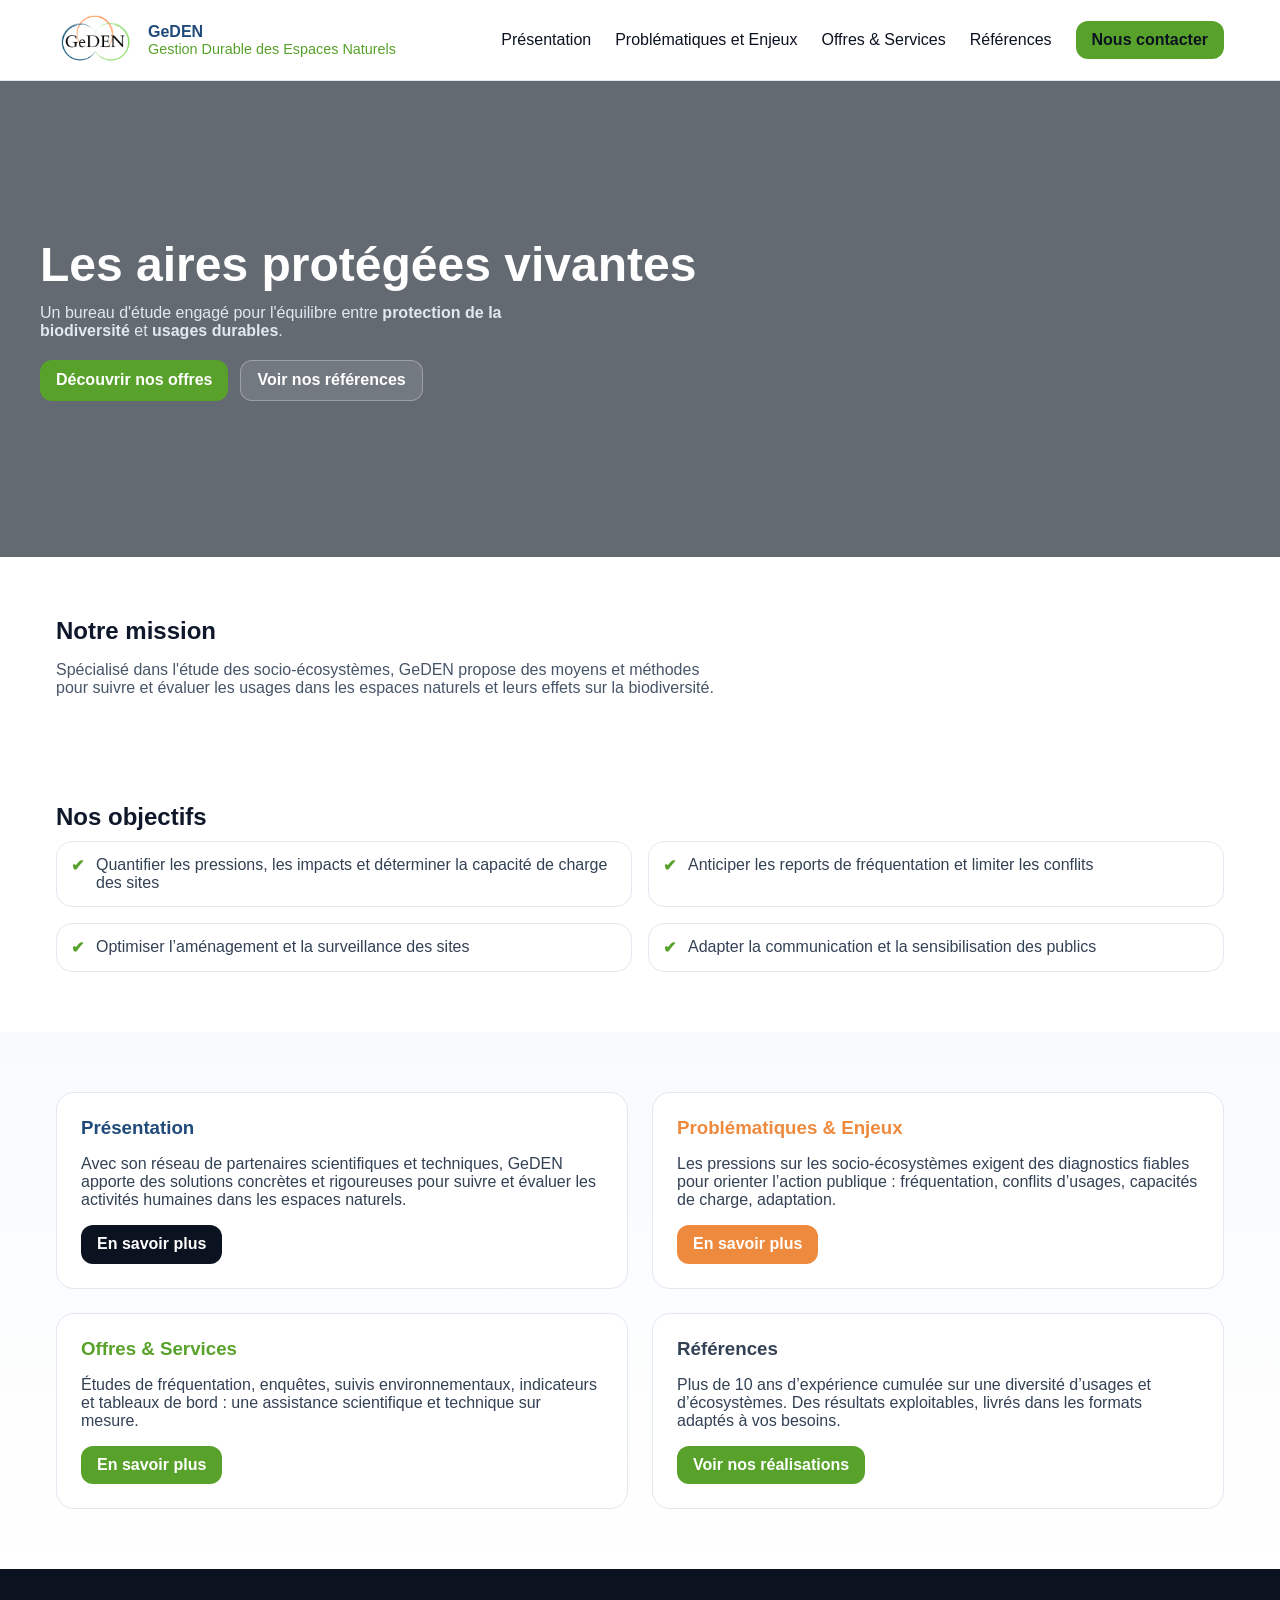
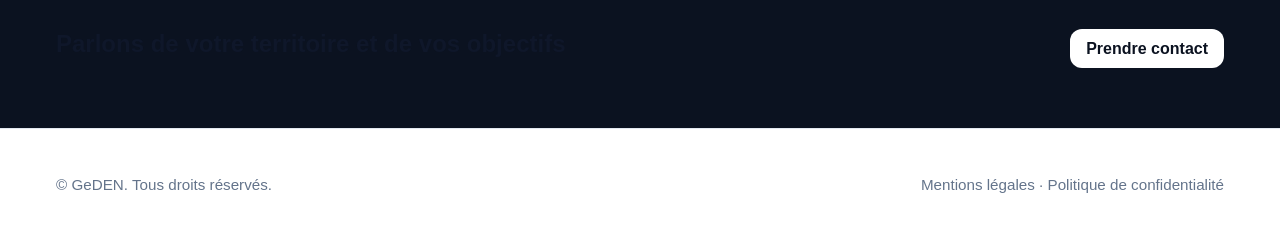
==== Geden/index.html @ 40f1b96c "GEDEN project" ====
<!doctype html>
<html lang="fr">
<head>
  <meta charset="utf-8" />
  <meta name="viewport" content="width=device-width, initial-scale=1" />
  <title>GeDEN — Les aires protégées vivantes</title>
  <meta name="description" content="Bureau d'étude spécialisé dans le suivi et l’évaluation des socio-écosystèmes : fréquentation, impacts, indicateurs, appui à la décision." />
  <link rel="stylesheet" href="style.css" />
</head>
<body>
  <!-- Header (liens vers pages, pas d’ancres) -->
  <header class="header">
    <div class="container nav">
      <a class="brand" href="index.html">
        <img src="logo.png" alt="Logo GeDEN" height="80">
        <div class="brand__title">
          <div class="brand__name">GeDEN</div>
          <div class="brand__tag">Gestion Durable des Espaces Naturels</div>
        </div>
      </a>
      <nav class="menu" id="menu">
        <a href="presentation.html">Présentation</a>
        <a href="problematiques-et-enjeux.html">Problématiques et Enjeux</a>
        <a href="offres-et-services.html">Offres & Services</a>
        <a href="references.html">Références</a>
        <a href="contact.html" class="btn btn-primary">Nous contacter</a>
      </nav>
      <button class="menu-toggle" id="menuToggle" aria-expanded="false" aria-controls="menu">Menu</button>
    </div>
  </header>

  <!-- Hero -->
  <section class="hero">
    <div class="hero__bg"></div>
    <div class="hero__veil"></div>
    <div class="container hero__inner">
      <h1>Les aires protégées vivantes</h1>
      <p>Un bureau d'étude engagé pour l'équilibre entre <strong>protection de la biodiversité</strong> et <strong>usages durables</strong>.</p>
      <div class="cta">
        <a href="offres-et-services.html" class="btn btn-primary">Découvrir nos offres</a>
        <a href="references.html" class="btn btn-ghost">Voir nos références</a>
      </div>
    </div>
  </section>

  <!-- Mission (texte conservé) -->
  <section class="white">
    <div class="container">
      <h2>Notre mission</h2>
      <p class="lead">
        Spécialisé dans l'étude des socio-écosystèmes, GeDEN propose des moyens et méthodes
        pour suivre et évaluer les usages dans les espaces naturels et leurs effets sur la biodiversité.
      </p>
    </div>
  </section>

  <!-- Objectifs (texte conservé) -->
  <section class="white compact">
    <div class="container">
      <h2>Nos objectifs</h2>
      <div class="goals mt-3">
        <div class="goal"><span class="tick">✔</span><span>Quantifier les pressions, les impacts et déterminer la capacité de charge des sites</span></div>
        <div class="goal"><span class="tick">✔</span><span>Anticiper les reports de fréquentation et limiter les conflits</span></div>
        <div class="goal"><span class="tick">✔</span><span>Optimiser l’aménagement et la surveillance des sites</span></div>
        <div class="goal"><span class="tick">✔</span><span>Adapter la communication et la sensibilisation des publics</span></div>
      </div>
    </div>
  </section>

  <!-- Résumés des pages (cards qui renvoient vers les pages complètes) -->
  <section class="gradient">
    <div class="container cards">
      <article class="card card--blue">
        <h3>Présentation</h3>
        <p>
          Avec son réseau de partenaires scientifiques et techniques, GeDEN apporte des solutions
          concrètes et rigoureuses pour suivre et évaluer les activités humaines dans les espaces naturels.
        </p>
        <a href="presentation.html" class="btn btn-dark mt-4">En savoir plus</a>
      </article>

      <article class="card card--orange">
        <h3>Problématiques & Enjeux</h3>
        <p>
          Les pressions sur les socio-écosystèmes exigent des diagnostics fiables pour orienter
          l’action publique : fréquentation, conflits d’usages, capacités de charge, adaptation.
        </p>
        <a href="problematiques-et-enjeux.html" class="btn btn-orange">En savoir plus</a>
      </article>

      <article class="card card--green">
        <h3>Offres & Services</h3>
        <p>
          Études de fréquentation, enquêtes, suivis environnementaux, indicateurs et tableaux de bord :
          une assistance scientifique et technique sur mesure.
        </p>
        <a href="offres-et-services.html" class="btn btn-primary">En savoir plus</a>
      </article>

      <article class="card">
        <h3>Références</h3>
        <p>
          Plus de 10 ans d’expérience cumulée sur une diversité d’usages et d’écosystèmes. Des résultats
          exploitables, livrés dans les formats adaptés à vos besoins.
        </p>
        <a href="references.html" class="btn btn-primary">Voir nos réalisations</a>
      </article>
    </div>
  </section>

  <!-- Bande CTA -->
  <section class="band">
    <div class="container band__row">
      <h2>Parlons de votre territoire et de vos objectifs</h2>
      <a href="contact.html" class="btn btn-white">Prendre contact</a>
    </div>
  </section>

  <!-- Footer -->
  <footer>
    <div class="container foot">
      <p>© <span id="year"></span> GeDEN. Tous droits réservés.</p>
      <p><a href="mentions-legales.html">Mentions légales</a> · <a href="confidentialite.html">Politique de confidentialité</a></p>
    </div>
  </footer>

  <script src="script.js"></script>
</body>
</html>
---- Geden/style.css ----
:root{
  --blue:#1f4a7a; --green:#58a22b; --orange:#ee8a3d;
  --ink:#0f172a; --text:#334155; --muted:#64748b;
  --bg:#f8fafc; --card:#fff; --ring:#e2e8f0;
}

*{box-sizing:border-box}
body{margin:0; font-family: "Segoe UI", Roboto, Arial, sans-serif; color:var(--text); background:var(--bg)}
img{max-width:100%; display:block}
a{text-decoration:none; color:inherit}
.container{max-width:1200px; margin-inline:auto; padding:0 1rem}

/* Header */
.header{position:sticky; top:0; z-index:50; background:rgba(255,255,255,.9); backdrop-filter:blur(6px); border-bottom:1px solid var(--ring)}
.nav{display:flex; align-items:center; justify-content:space-between; height:80px}
.brand{display:flex; align-items:center; gap:12px}
.brand__name{font-weight:700; color:var(--blue)}
.brand__tag{font-size:.9rem; color:var(--green)}
.menu{display:none; gap:24px; align-items:center}
.menu a{color:#0b1220}
.menu a:hover{color:var(--orange)}
.menu-toggle{display:inline-block; border:1px solid var(--ring); padding:.4rem .8rem; border-radius:8px; background:#fff}
@media (min-width:768px){.menu{display:flex}.menu-toggle{display:none}}

/* Hero */
.hero{position:relative; color:#fff; overflow:hidden}
.hero__bg{position:absolute; inset:0; background:url('https://images.unsplash.com/photo-1482192505345-5655af888cc4?q=80&w=2070&auto=format&fit=crop') center/cover no-repeat; z-index:-2}
.hero__veil{position:absolute; inset:0; background:#0b1220; opacity:.62; z-index:-1}
.hero__inner{padding:96px 0}
.hero h1{margin:0; font-size:clamp(2rem, 3vw + 1rem, 3rem)}
.hero p{margin-top:12px; color:#e2e8f0; max-width:60ch}
.cta{margin-top:20px; display:flex; gap:12px; flex-wrap:wrap}

/* Buttons */
.btn{display:inline-flex; align-items:center; gap:.5rem; padding:.65rem 1rem; border-radius:12px; font-weight:600; transition:.2s}
.btn-primary{background:var(--green); color:#fff}
.btn-primary:hover{box-shadow:0 6px 14px rgba(0,0,0,.12)}
.btn-dark{background:#0b1220; color:#fff}
.btn-orange{background:var(--orange); color:#fff}
.btn-ghost{background:#ffffff1a; color:#fff; border:1px solid #ffffff4d}
.btn-white{background:#fff; color:#0b1220}

/* Sections */
section{padding:60px 0}
.white{background:#fff}
.compact{padding-top:30px}
h2{color:var(--ink); margin:0 0 10px}
.lead{max-width:75ch; color:#475569}

/* Objectifs */
.goals{display:grid; gap:16px}
.goal{display:flex; gap:12px; background:#fff; border:1px solid var(--ring); border-radius:16px; padding:14px}
.tick{color:var(--green); font-weight:900}
@media (min-width:640px){.goals{grid-template-columns:repeat(2,1fr)}}

/* Cards */
.gradient{background:linear-gradient(#f8fafc,#fff)}
.cards{display:grid; gap:24px}
@media (min-width:992px){.cards{grid-template-columns:repeat(2,1fr)}}
.card{background:#fff; border:1px solid var(--ring); border-radius:18px; padding:24px}
.card h3{margin:0 0 8px}
.card--blue h3{color:var(--blue)}
.card--orange h3{color:var(--orange)}
.card--green  h3{color:var(--green)}

/* CTA band */
.band{background:#0b1220; color:#fff}
.band__row{display:flex; gap:16px; flex-direction:column; align-items:flex-start}
@media (min-width:768px){.band__row{flex-direction:row; justify-content:space-between; align-items:center}}

/* Footer */
footer{border-top:1px solid var(--ring); background:#fff; padding:32px 0; color:var(--muted); font-size:.95rem}
.foot{display:flex; gap:16px; flex-direction:column}
@media (min-width:640px){.foot{flex-direction:row; justify-content:space-between; align-items:center}}


/* Présentation */

/* ===== PAGES : helpers Présentation & co. ===== */
.page-hero{background:linear-gradient(#fff,#f8fafc); padding:32px 0 0}
.h1{font-size:2.2rem; color:var(--ink); margin:0}
.section{background:#fff; border:1px solid var(--ring); border-radius:18px; padding:24px}
.grid-2{display:grid; gap:24px}
@media (min-width: 992px){ .grid-2{grid-template-columns:360px 1fr} }
.figure{border-radius:12px; overflow:hidden}
.kicker{color:var(--blue); font-weight:700; margin:12px 0 8px}
.bullets{padding-left:1.1rem}
.bullets li{margin:.4rem 0}
.callout{background:#f1f5f9; border:1px solid var(--ring); border-radius:16px; padding:20px}

/* ===== HOME override demandé : 2 colonnes >=992px ===== */
@media (min-width: 992px){ .cards{grid-template-columns:repeat(2,1fr)} }
@media (min-width: 1200px){ .cards{grid-template-columns:repeat(2,1fr)} }

/* ===== Problématiques & Enjeux ===== */

.subtitle{margin:.25rem 0 0; color:var(--muted)}
.ribbon{
  background:var(--blue); color:#fff; font-weight:700;
  padding:.8rem 1rem; border-radius:12px; margin:-8px 0 16px; display:inline-block
}
.stack{display:flex; flex-direction:column}
.stack.gap-m{gap:1rem}
.grid-2.alt{align-items:start}
.grid-2.alt.reverse{grid-template-columns:1fr 360px}
@media (max-width: 991px){ .grid-2.alt.reverse{grid-template-columns:1fr} }
.figure.shallow img{max-height:240px; object-fit:cover; width:100%}

/* Lien courant dans le menu (optionnel) */
.menu a[aria-current="page"]{color:var(--orange); font-weight:700}

/* Amélioration du bloc Enjeux */
.figure.large img {
  border-radius: 12px;
  box-shadow: 0 2px 8px rgba(0,0,0,0.08);
}

.content-text {
  display: flex;
  flex-direction: column;
  gap: 1rem;
}

.figure.secondary img {
  max-height: 240px;
  object-fit: cover;
  border-radius: 10px;
}

.section .grid-2.alt {
  align-items: center;
  gap: 2rem;
}

@media (max-width: 991px) {
  .grid-2.alt {
    grid-template-columns: 1fr;
  }
  .figure.large img, .figure.secondary img {
    width: 100%;
  }
}

/* ==== Enjeux (cartes + pictos) ==== */
.enjeux .content-text { display:flex; flex-direction:column; gap:1rem; }

.enjeux-cards {
  display: grid;
  gap: 20px;
  margin-top: 24px;
}
@media (min-width: 992px) {
  .enjeux-cards { grid-template-columns: repeat(3, 1fr); }
}

.enjeux-card {
  background:#fff;
  border:1px solid var(--ring);
  border-radius:16px;
  padding:18px 18px 16px;
  box-shadow: 0 2px 8px rgba(0,0,0,.04);
}

.enjeux-card .card-head {
  display:flex; align-items:center; gap:.75rem; margin-bottom:.5rem;
}
.enjeux-card .icon {
  display:inline-grid; place-items:center;
  width:40px; height:40px; border-radius:999px;
  color:#fff;
}
.enjeux-card .icon svg { width:22px; height:22px; }

.enjeux-card.tone-blue  .icon { background: var(--blue); }
.enjeux-card.tone-orange.icon, 
.enjeux-card.tone-orange .icon { background: var(--orange); }
.enjeux-card.tone-green .icon { background: var(--green); }

.enjeux-card h3 {
  margin:0; font-size:1.05rem; line-height:1.3; color:var(--ink);
}

.bullets.tight { margin: .25rem 0 0; }
.bullets.tight li { margin: .3rem 0; }

/* Harmonisation du ruban + carte */
.enjeux .ribbon { margin-bottom: 12px; }

/* ===== Offres & Services ===== */

/* Grid de résumé (5 cartes) */
.services-grid{
  display:grid; gap:20px;
}
@media (min-width:768px){ .services-grid{grid-template-columns:repeat(2,1fr)} }
@media (min-width:1200px){ .services-grid{grid-template-columns:repeat(3,1fr)} }
.svc-card{
  background:#fff; border:1px solid var(--ring); border-radius:16px; padding:18px;
  box-shadow:0 2px 8px rgba(0,0,0,.04);
}
.svc-card h3{margin:0 0 .4rem; color:var(--ink); font-size:1.05rem}

/* Badges (pour modes d’observation & activités) */
.badges{display:flex; flex-wrap:wrap; gap:.5rem; margin:.75rem 0}
.badges.soft .badge{background:#f1f5f9; border-color:#e5e7eb; color:#475569}
.badge{
  background:#fff; border:1px solid var(--ring); color:var(--ink);
  padding:.35rem .6rem; border-radius:999px; font-size:.85rem; line-height:1
}

/* Outils analytiques (3 colonnes) */
.tools{display:grid; gap:18px}
@media (min-width:992px){ .tools{grid-template-columns:repeat(3,1fr)} }
.tool{
  background:#fff; border:1px solid var(--ring); border-radius:16px; padding:18px
}
.tool__title{margin:0 0 .4rem; color:var(--blue)}


/* ===== Références ===== */

/* Sommaire ancré */
.pillnav{display:flex; gap:.5rem; flex-wrap:wrap; margin-top:.75rem}
.pillnav a{
  background:#fff; border:1px solid var(--ring); color:var(--ink);
  padding:.45rem .75rem; border-radius:999px; font-size:.92rem;
}
.pillnav a:hover{background:#f8fafc}

/* Carte référence */
.ref-card{
  background:#fff; border:1px solid var(--ring); border-radius:18px; padding:18px;
  display:grid; gap:18px;
}
@media (min-width:992px){
  .ref-card{grid-template-columns:280px 1fr}
}
.ref-meta{
  border-right:0; padding-right:0;
  display:flex; flex-direction:column; gap:10px;
}
@media (min-width:992px){ .ref-meta{border-right:1px dashed var(--ring); padding-right:18px} }

.ref-year{
  display:inline-block; font-weight:700; color:var(--blue);
  background:#f1f5f9; border:1px solid var(--ring); border-radius:8px;
  padding:.35rem .6rem; width:max-content;
}
.ref-client{display:flex; flex-direction:column; gap:.35rem}
.ref-client img{max-width:140px; height:auto; border-radius:6px; background:#fff; border:1px solid var(--ring); padding:6px}

.ref-title{margin:.25rem 0 8px; color:var(--ink)}
.ref-sub{margin:.5rem 0 .25rem; color:var(--blue); font-weight:700}

.ref-grid{display:grid; gap:16px}
@media (min-width:992px){ .ref-grid{grid-template-columns:1fr 320px} }
.ref-figure img{width:100%; height:100%; object-fit:cover; border-radius:12px; box-shadow:0 2px 8px rgba(0,0,0,.05)}
.ref-text .bullets.tight li{margin:.25rem 0}

/* Publications */
.pubs{
  display:grid; gap:18px;
}
@media (min-width:992px){ .pubs{grid-template-columns:320px 1fr} }
.pubs-illustration img{border-radius:12px}
.pubs-list p{margin:.35rem 0; line-height:1.6}


/* ===== Contact ===== */
.contact-cards{
  display:grid; gap:18px;
}
@media (min-width:768px){ .contact-cards{grid-template-columns:repeat(3,1fr)} }
.contact-card{
  background:#fff; border:1px solid var(--ring); border-radius:16px; padding:18px;
  box-shadow:0 2px 8px rgba(0,0,0,.04);
}
.contact-card__icon{font-size:28px; line-height:1; margin-bottom:.25rem}

/* Formulaire */
.form{margin-top:6px}
.form-grid{display:grid; gap:16px}
@media (min-width:768px){
  .form-grid{grid-template-columns:repeat(2,1fr)}
  .form-field--full{grid-column:1 / -1}
}
.form-field label{display:block; font-weight:600; margin-bottom:.25rem}
.form-field input[type="text"],
.form-field input[type="email"],
.form-field input[type="tel"],
.form-field input[type="file"],
.form-field select,
.form-field textarea{
  width:100%; padding:.6rem .7rem; border:1px solid var(--ring); border-radius:10px;
  background:#fff; color:var(--ink);
}
.form-field textarea{resize:vertical}
.req{color:var(--orange)}
.hint{color:var(--muted); font-size:.85rem}
.check{display:flex; gap:.5rem; align-items:flex-start}
.check input{margin-top:.25rem}

.form-actions{display:flex; align-items:center; gap:1rem; margin-top:.5rem}
.form-note{color:var(--muted); margin:0}
.form-success{
  margin-top:14px; background:#e9f8f1; border:1px solid #b7f0d8; color:#0f5132;
  padding:.75rem 1rem; border-radius:10px
}

/* Carte */
.map-wrap{border-radius:16px; overflow:hidden; border:1px solid var(--ring)}
.map-wrap iframe, .map-wrap img{display:block; width:100%; height:380px; border:0}

/* Accessibilité/Honeypot */
.visually-hidden{
  position:absolute !important; height:1px; width:1px; overflow:hidden;
  clip:rect(1px,1px,1px,1px); white-space:nowrap
}
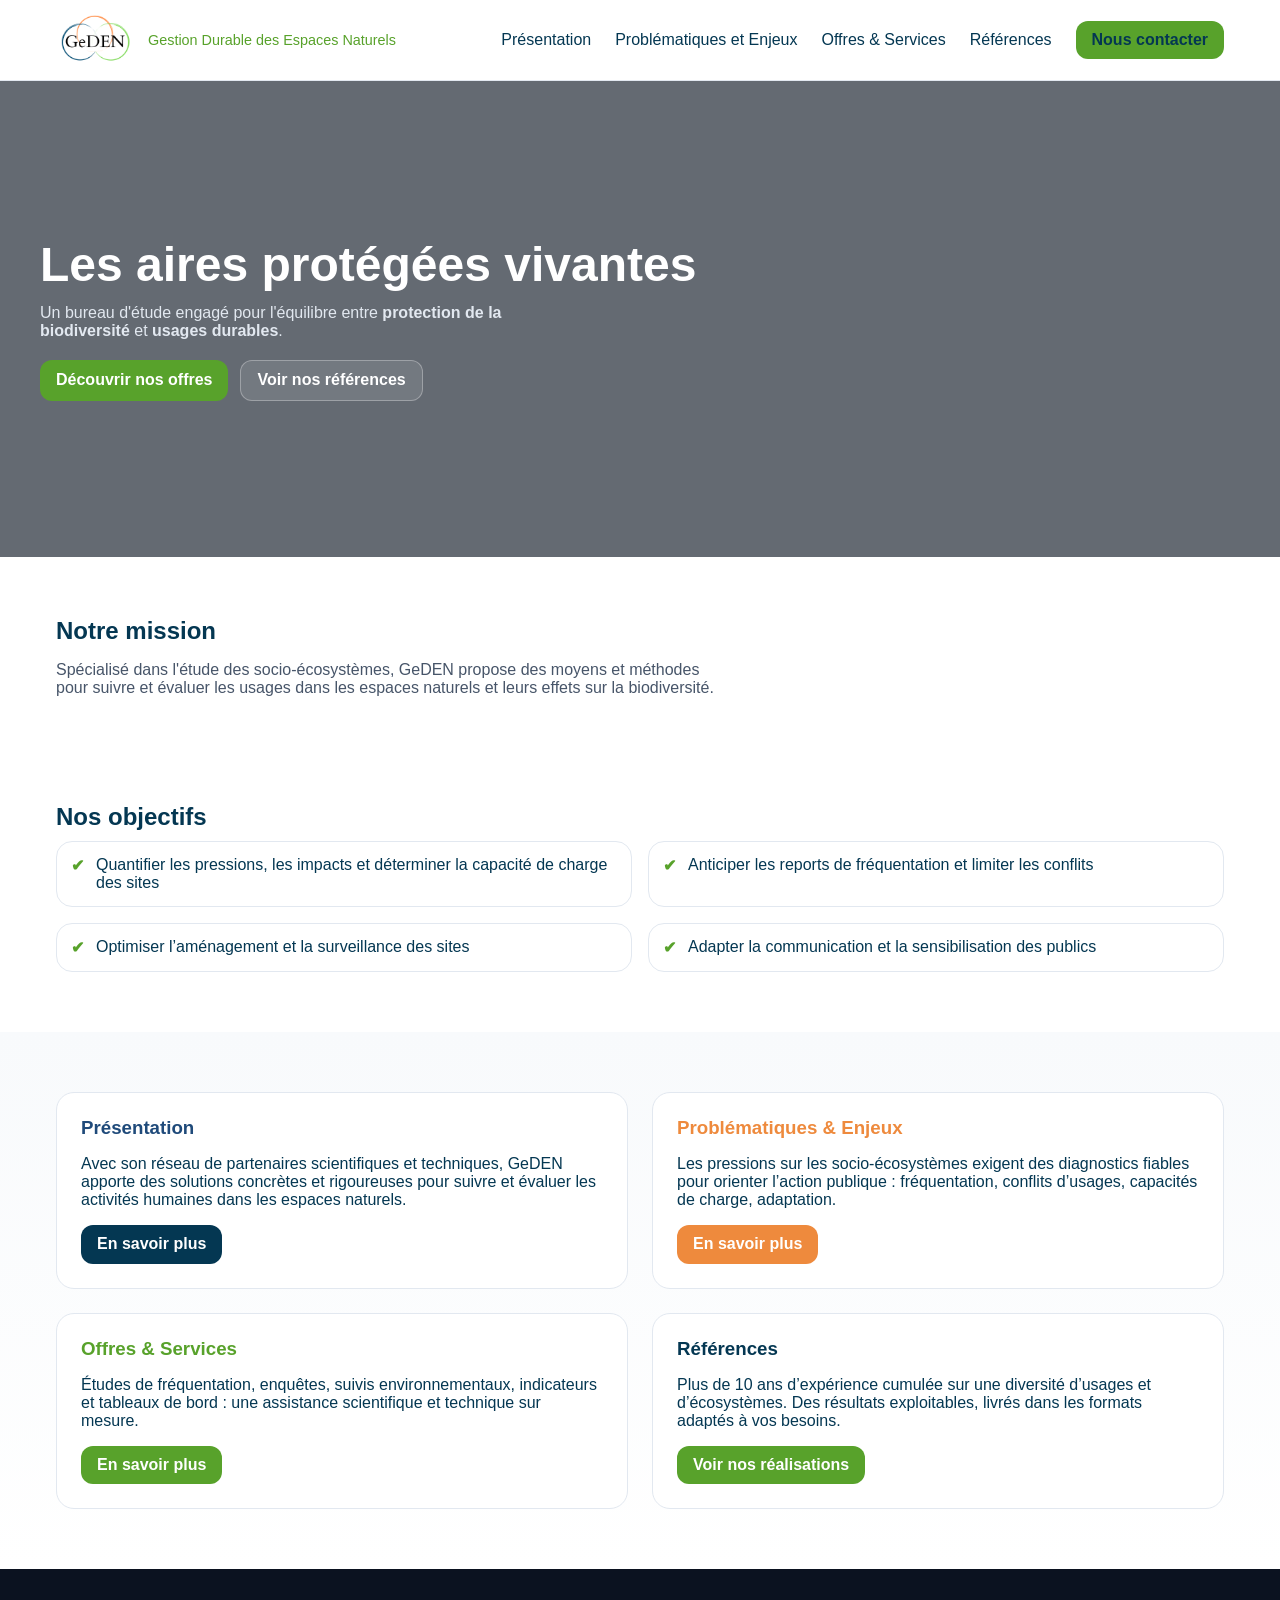
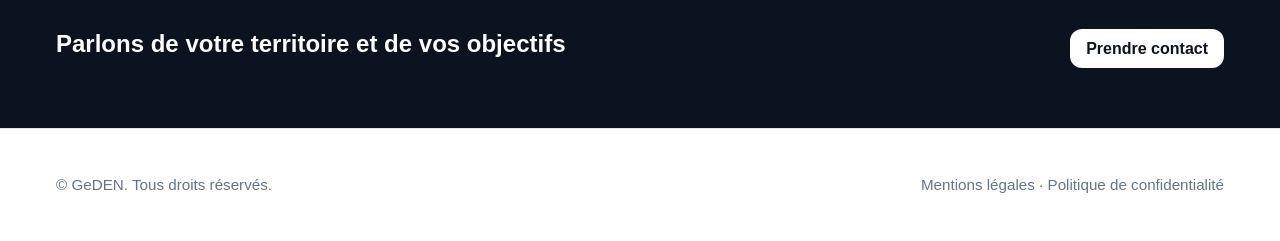
==== commit 1d4728ca: "update mise a jour suite au premier mail de charles" ====
--- a/Geden/index.html
+++ b/Geden/index.html
@@ -14,7 +14,7 @@
       <a class="brand" href="index.html">
         <img src="logo.png" alt="Logo GeDEN" height="80">
         <div class="brand__title">
-          <div class="brand__name">GeDEN</div>
+          <!-- <div class="brand__name">GeDEN</div> -->
           <div class="brand__tag">Gestion Durable des Espaces Naturels</div>
         </div>
       </a>
@@ -111,7 +111,7 @@
   <!-- Bande CTA -->
   <section class="band">
     <div class="container band__row">
-      <h2>Parlons de votre territoire et de vos objectifs</h2>
+      <h2 style="color: #fff;;">Parlons de votre territoire et de vos objectifs</h2>
       <a href="contact.html" class="btn btn-white">Prendre contact</a>
     </div>
   </section>
--- a/Geden/style.css
+++ b/Geden/style.css
@@ -1,6 +1,6 @@
 :root{
   --blue:#1f4a7a; --green:#58a22b; --orange:#ee8a3d;
-  --ink:#0f172a; --text:#334155; --muted:#64748b;
+  --ink:#043752; --text:#043752; --muted:#64748b;
   --bg:#f8fafc; --card:#fff; --ring:#e2e8f0;
 }
 
@@ -17,7 +17,7 @@
 .brand__name{font-weight:700; color:var(--blue)}
 .brand__tag{font-size:.9rem; color:var(--green)}
 .menu{display:none; gap:24px; align-items:center}
-.menu a{color:#0b1220}
+.menu a{color:#043752}
 .menu a:hover{color:var(--orange)}
 .menu-toggle{display:inline-block; border:1px solid var(--ring); padding:.4rem .8rem; border-radius:8px; background:#fff}
 @media (min-width:768px){.menu{display:flex}.menu-toggle{display:none}}
@@ -35,7 +35,7 @@
 .btn{display:inline-flex; align-items:center; gap:.5rem; padding:.65rem 1rem; border-radius:12px; font-weight:600; transition:.2s}
 .btn-primary{background:var(--green); color:#fff}
 .btn-primary:hover{box-shadow:0 6px 14px rgba(0,0,0,.12)}
-.btn-dark{background:#0b1220; color:#fff}
+.btn-dark{background:#043752; color:#fff}
 .btn-orange{background:var(--orange); color:#fff}
 .btn-ghost{background:#ffffff1a; color:#fff; border:1px solid #ffffff4d}
 .btn-white{background:#fff; color:#0b1220}
@@ -82,8 +82,11 @@
 .section{background:#fff; border:1px solid var(--ring); border-radius:18px; padding:24px}
 .grid-2{display:grid; gap:24px}
 @media (min-width: 992px){ .grid-2{grid-template-columns:360px 1fr} }
-.figure{border-radius:12px; overflow:hidden}
-.kicker{color:var(--blue); font-weight:700; margin:12px 0 8px}
+.figure {
+    border-radius: 12px;
+    overflow: hidden;
+    margin: 0;
+}.kicker{color:var(--blue); font-weight:700; margin:12px 0 8px}
 .bullets{padding-left:1.1rem}
 .bullets li{margin:.4rem 0}
 .callout{background:#f1f5f9; border:1px solid var(--ring); border-radius:16px; padding:20px}
@@ -316,3 +319,231 @@
   position:absolute !important; height:1px; width:1px; overflow:hidden;
   clip:rect(1px,1px,1px,1px); white-space:nowrap
 }
+
+/* ===== ÉQUIPE ===== */
+.team-grid {
+  display: grid;
+  gap: 24px;
+}
+@media (min-width: 992px) {
+  .team-grid {
+    grid-template-columns: repeat(3, 1fr);
+  }
+}
+
+.team-card {
+  background: #fff;
+  border: 1px solid var(--ring);
+  border-radius: 16px;
+  overflow: hidden;
+  display: flex;
+  flex-direction: column;
+  box-shadow: 0 3px 10px rgba(0,0,0,.05);
+}
+
+.team-card img {
+  width: 100%;
+  height: 260px;
+  object-fit: cover;
+}
+
+.team-content {
+  padding: 1rem 1.25rem;
+}
+
+.team-content h3 {
+  margin: 0;
+  font-size: 1.2rem;
+  color: var(--blue);
+}
+
+.team-content .role {
+  color: var(--muted);
+  font-weight: 600;
+  margin-bottom: 0.5rem;
+}
+
+.values-quote {
+  background: #f8fafc;
+  border-left: 4px solid var(--green);
+  margin-top: 1rem;
+  padding: 0.8rem 1rem;
+  font-style: italic;
+  color: var(--text);
+}
+
+/* ===== Lecture & hiérarchie (PE) ===== */
+.page-hero .h1{
+  font-size: clamp(2rem, 2.2vw + 1.2rem, 3rem);
+  letter-spacing: -0.5px;
+  margin-bottom: .25rem;
+}
+.subtitle{
+  font-size: clamp(1rem, .6vw + .7rem, 1.125rem);
+  color: var(--muted);
+  max-width: 70ch;
+}
+
+/* largeur de ligne confortable pour le texte principal */
+main.container > .section p,
+main.container > .section .bullets{
+  max-width: 78ch;
+}
+
+/* ruban plus lisible */
+.ribbon{
+  font-size: 0.95rem;
+  letter-spacing: .3px;
+  padding: .9rem 1rem;
+  border-radius: 12px;
+  margin: 0 0 18px;
+}
+
+/* sous-titres internes */
+.kicker, .ref-sub{
+  font-size: 1.05rem;
+}
+
+/* corps de texte légèrement plus grand */
+.section p,
+.section li{
+  font-size: 1.02rem;
+  line-height: 1.4;
+}
+
+/* espacement entre blocs pour orienter la lecture */
+.section + .section{ margin-top: 32px; }
+
+/* grilles rééquilibrées */
+.grid-2{ gap: 28px; }
+@media (min-width: 992px){
+  .grid-2{ grid-template-columns: 1fr 420px; }
+  .grid-2.alt.reverse{ grid-template-columns: 420px 1fr; }
+}
+
+/* images : ratio & recadrage propre */
+.figure img{
+  width: 100%; height: 100%;
+  object-fit: cover; border-radius: 12px;
+  box-shadow: 0 2px 8px rgba(0,0,0,.05);
+}
+
+/* listes plus aérées */
+.bullets li{ margin: .4rem 0; }
+
+/* cartes Enjeux (si tu utilises la version à pictos) : titre un peu plus impactant */
+.enjeux-card h3{ font-size: 1.1rem; }
+
+/* Bande d’appel vers Offres & Services */
+.linkband{
+  background: #0b1220; color: #fff;
+  border-radius: 18px; padding: 22px;
+  display: flex; flex-direction: column; gap: 10px;
+  align-items: flex-start;
+}
+.linkband__title{ margin: 0; font-size: 1.25rem; }
+@media (min-width: 768px){
+  .linkband{ flex-direction: row; justify-content: space-between; align-items: center; }
+}
+
+/* ===== Enjeux : bandeau + cartes pictos ===== */
+
+.section.enjeux {
+  padding: 0 0 24px 0;
+}
+.enjeux-hero{
+  position: relative;
+  isolation: isolate;
+  overflow: clip;
+  margin: 0 0 24px;
+  border-radius: 18px 18px 0 0;
+}
+.enjeux-hero__bg{
+  position:absolute; inset:0;
+  background:
+    linear-gradient(180deg, rgba(11,18,32,.55), rgba(11,18,32,.55)),
+    var(--img) center/cover no-repeat;
+  filter:saturate(1.05);
+  z-index:-1;
+}
+.enjeux-hero__inner{
+  padding: 24px 0 60px 24px;
+  color:#fff;
+}
+.enjeux-hero__tag{
+  display:inline-block;
+  background: rgba(255,255,255,.12);
+  border:1px solid rgba(255,255,255,.25);
+  padding:.35rem .6rem; border-radius:10px; font-weight:600; letter-spacing:.2px;
+}
+.enjeux-hero__title{
+  margin:.5rem 0 .25rem; font-size: clamp(1.5rem, 2vw + 1rem, 2.25rem);
+  letter-spacing:-.2px;
+}
+.enjeux-hero__lede{
+  max-width: 80ch; color: #e6eefc;
+}
+
+/* grille des 3 items */
+.en-grid{
+  display:grid; gap:24px; margin-top:0;
+}
+@media (min-width: 900px){
+  .en-grid{ grid-template-columns: repeat(3, 1fr); }
+}
+
+.en-item{
+  display:flex; gap:14px;
+  background:#fff; border:1px solid var(--ring); border-radius:14px;
+  padding:16px; box-shadow:0 2px 10px rgba(0,0,0,.04);
+}
+
+.icon-badge{
+  flex:0 0 44px; height:44px; border-radius:12px;
+  display:grid; place-items:center;
+  color:#fff; box-shadow: inset 0 0 0 1px rgba(255,255,255,.15);
+}
+.icon-badge .svg{ width:22px; height:22px; }
+
+.badge-blue{ background: linear-gradient(180deg,#1b4b7a,#133b60); }
+.badge-orange{ background: linear-gradient(180deg,#e67d37,#c76422); }
+.badge-green{ background: linear-gradient(180deg,#2f9e44,#238a3a); }
+
+.en-body{ display:flex; flex-direction:column; gap:.35rem; }
+.en-title{ margin:0; font-size:1.05rem; color:var(--ink); }
+.en-list{ margin:0; padding-left:1.05rem; line-height:1.55; }
+.en-list li{ margin:.2rem 0; }
+
+/* ===== Problématiques : bandeau + cartes ===== */
+
+section.section.problematiques {
+    padding: 0 0 24px 0;
+}
+
+.pr-hero{ position:relative; isolation:isolate; overflow:clip; margin: 0 0 18px; border-radius: 14px 14px 0 0 }
+.pr-hero__bg{
+  position:absolute; inset:0;
+  background: linear-gradient(180deg,rgba(11,18,32,.55),rgba(11,18,32,.55)), var(--img) center/cover no-repeat;
+  filter:saturate(1.05);
+  z-index:-1;
+}
+.pr-hero__inner{ padding: 24px 0 60px 24px; color:#fff; }
+.pr-hero__tag{
+  display:inline-block; background:rgba(255,255,255,.12); border:1px solid rgba(255,255,255,.25);
+  padding:.35rem .6rem; border-radius:10px; font-weight:600; letter-spacing:.2px;
+}
+.pr-hero__title{ margin:.5rem 0 .25rem; font-size: clamp(1.5rem, 2vw + 1rem, 2.25rem); letter-spacing:-.2px; }
+.pr-hero__lede{ max-width:80ch; color:#e6eefc; }
+
+/* réutilise la grille .en-grid / .en-item / .icon-badge déjà en place */
+/* variations de badges pour les 4 résultats */
+.badge-navy{  background: linear-gradient(180deg,#1f2937,#0f172a); }
+.badge-purple{background: linear-gradient(180deg,#7c3aed,#6d28d9); }
+.badge-teal{  background: linear-gradient(180deg,#0f766e,#115e59); }
+.badge-amber{ background: linear-gradient(180deg,#f59e0b,#d97706); }
+
+.divider{ height:1px; background:var(--ring); margin:22px 0; opacity:.8; }
+.subheading{ margin:0 0 10px; font-size:1.05rem; color:var(--muted); }
+
+/* petits raffinements */
+.en-text{ margin:.15rem 0 0; color:var(--muted); }
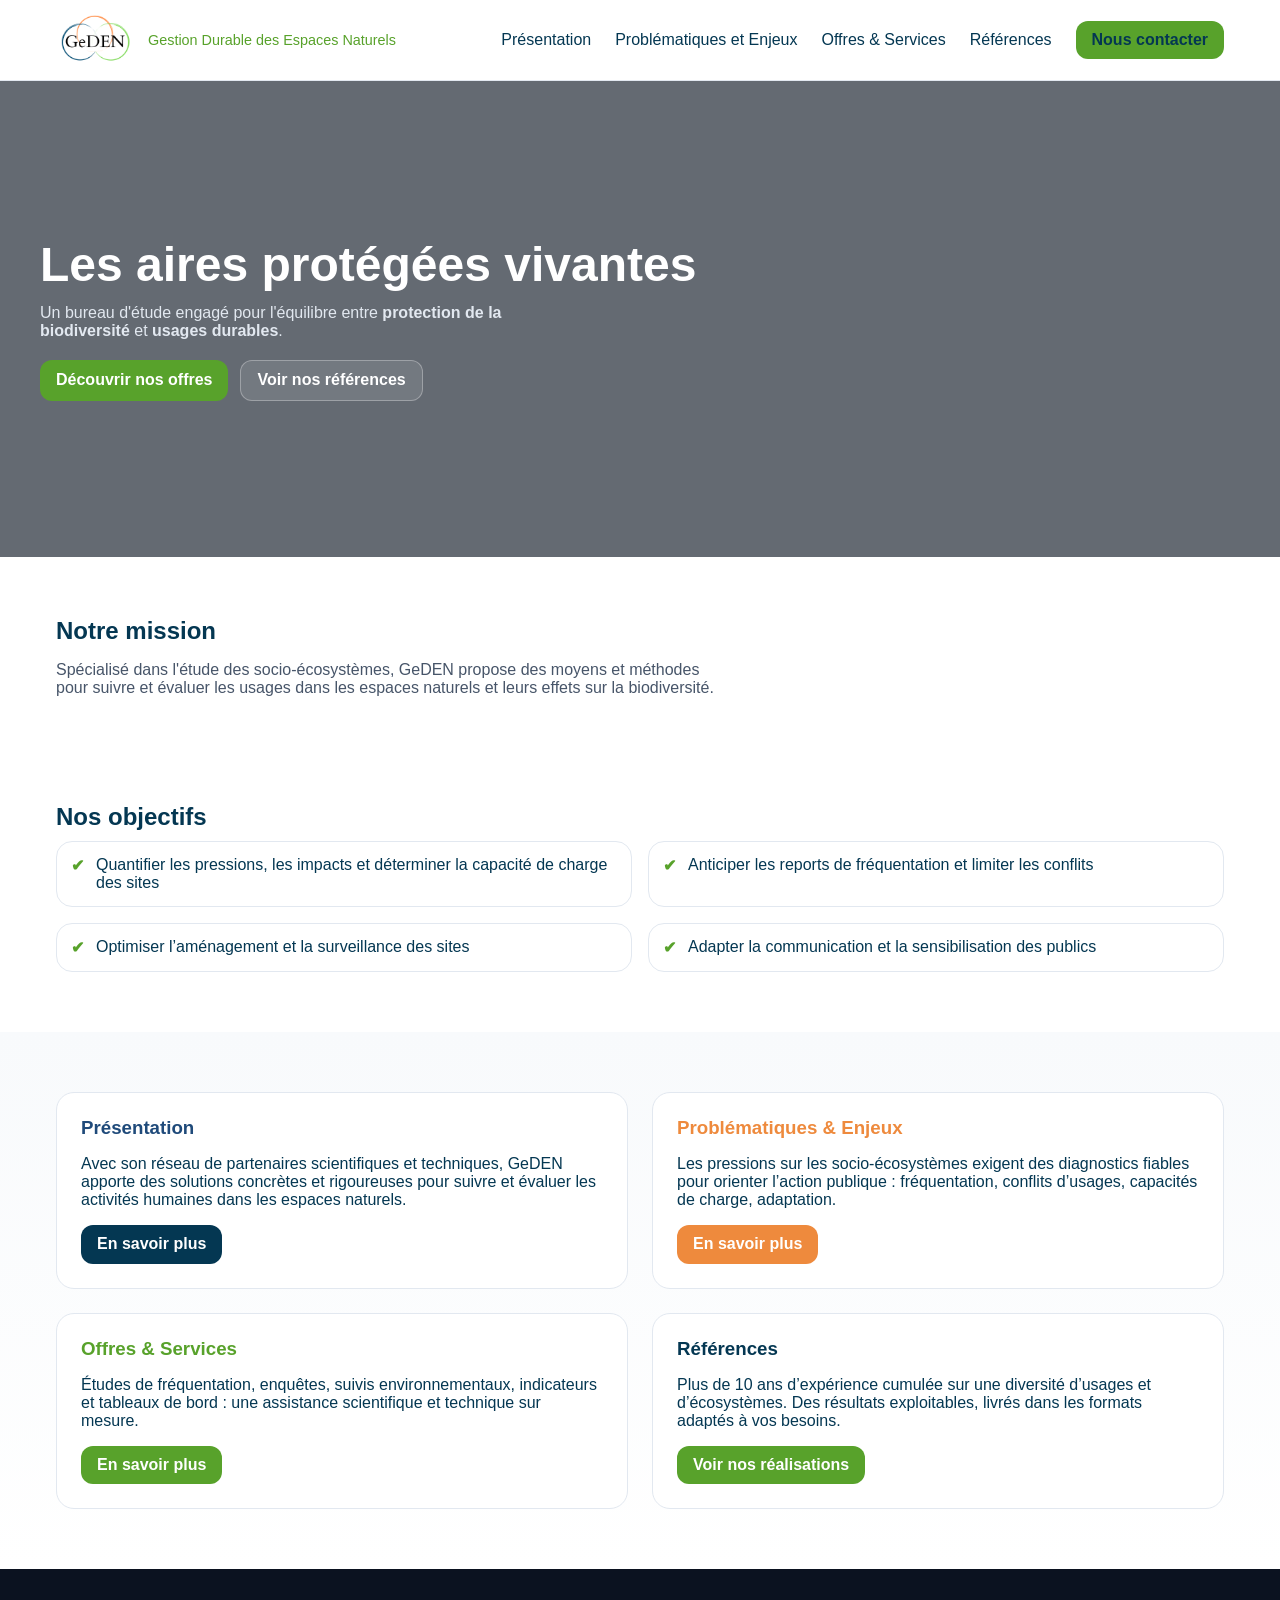
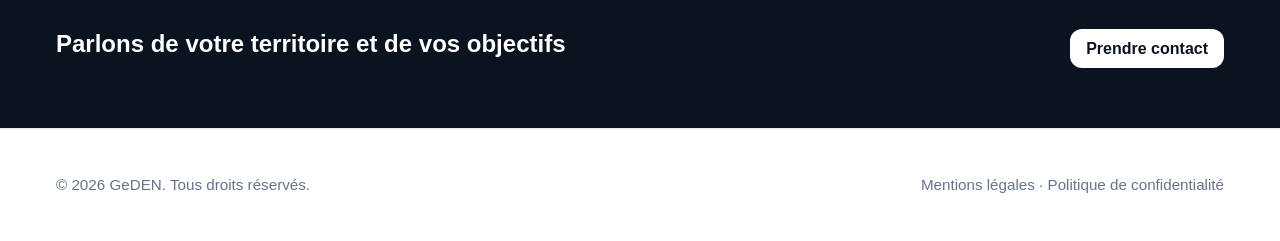
==== commit 8b99453f: "udpt" ====
--- a/Geden/index.html
+++ b/Geden/index.html
@@ -124,6 +124,6 @@
     </div>
   </footer>
 
-  <script src="script.js"></script>
+  <script src="main.js"></script>
 </body>
 </html>
